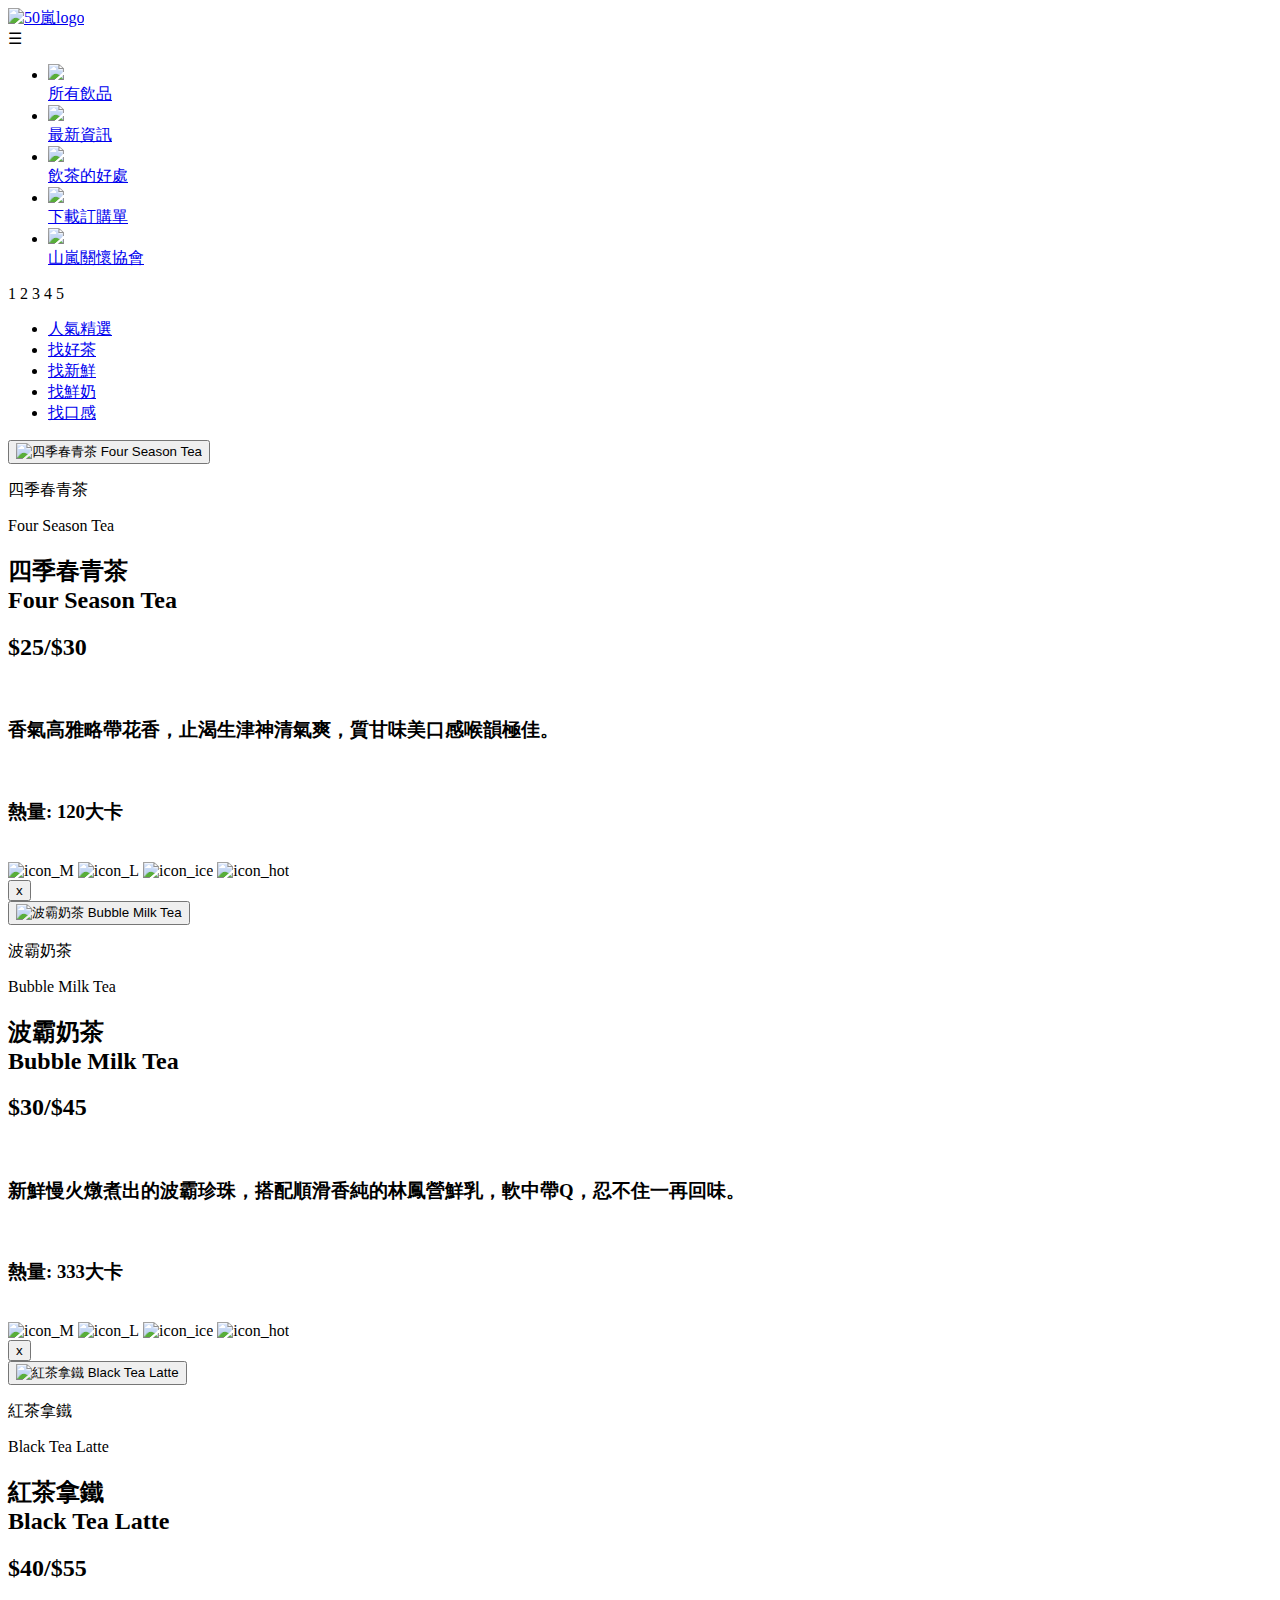
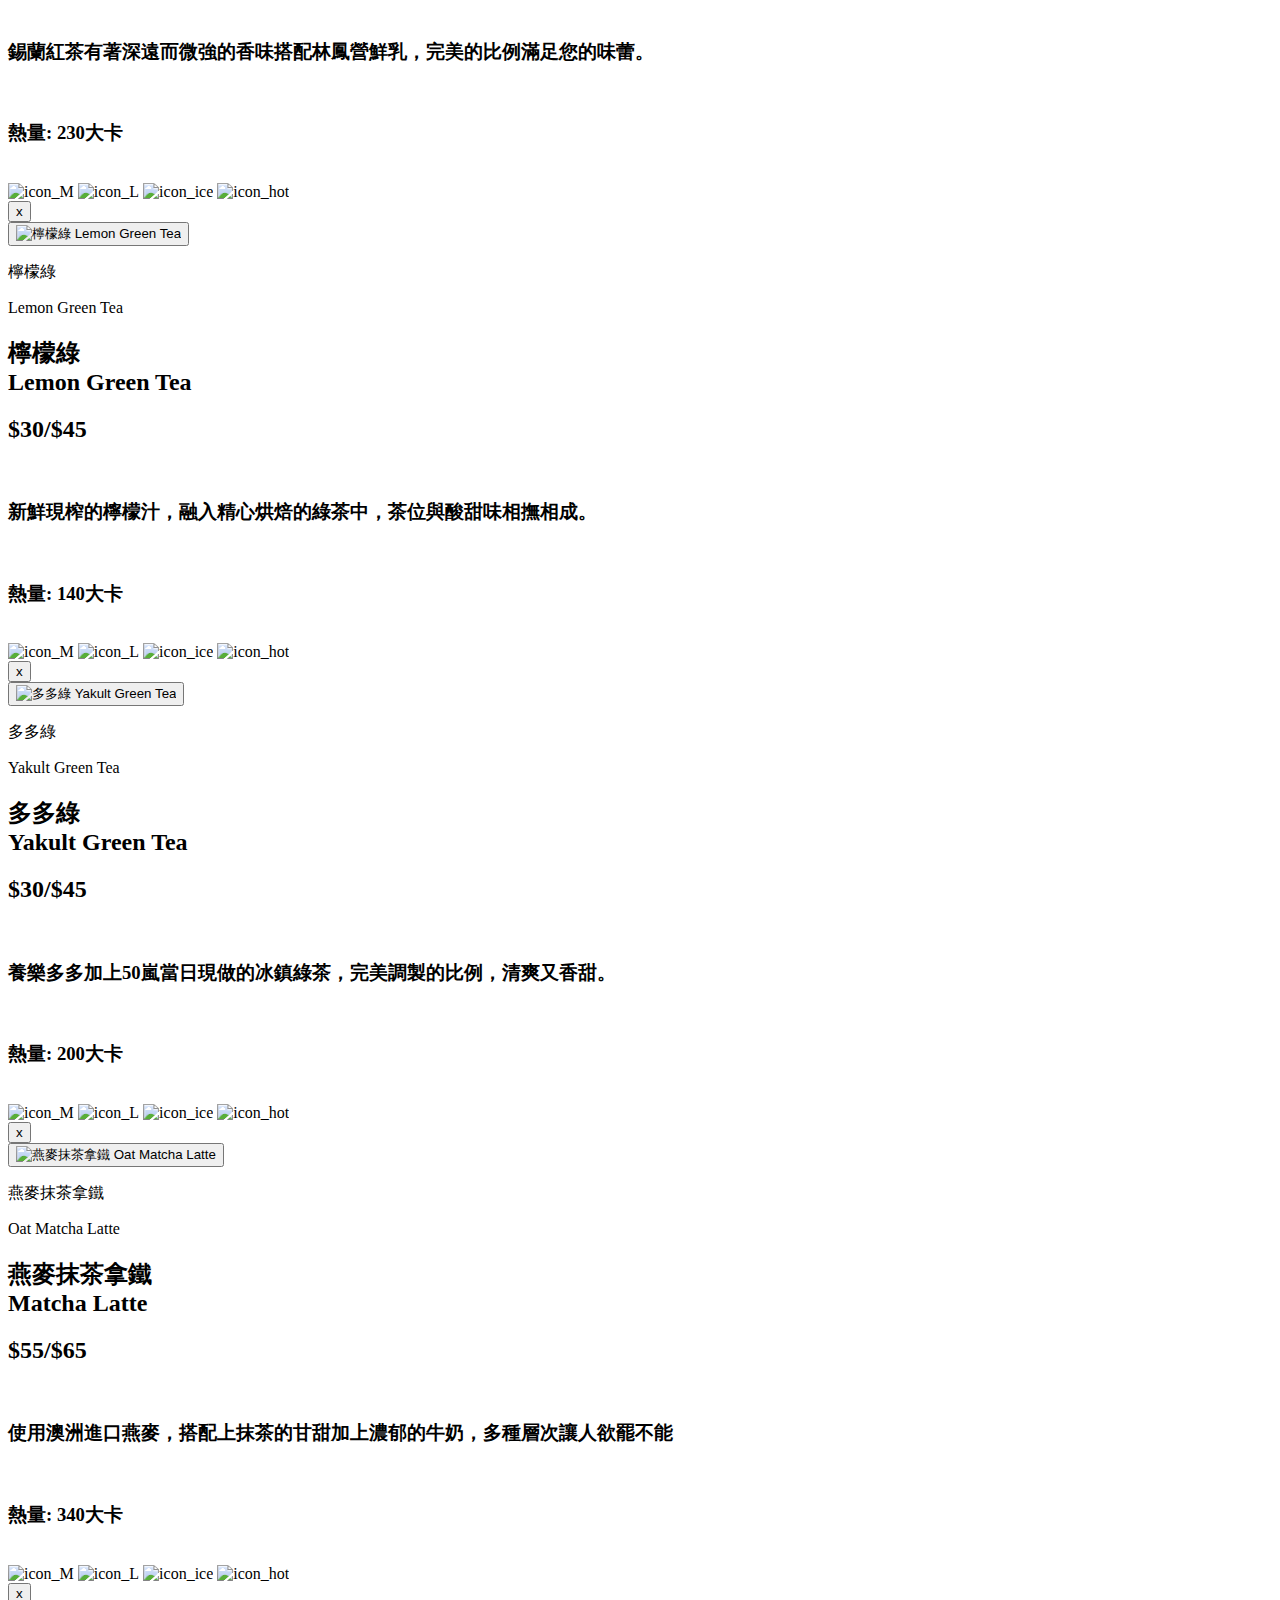
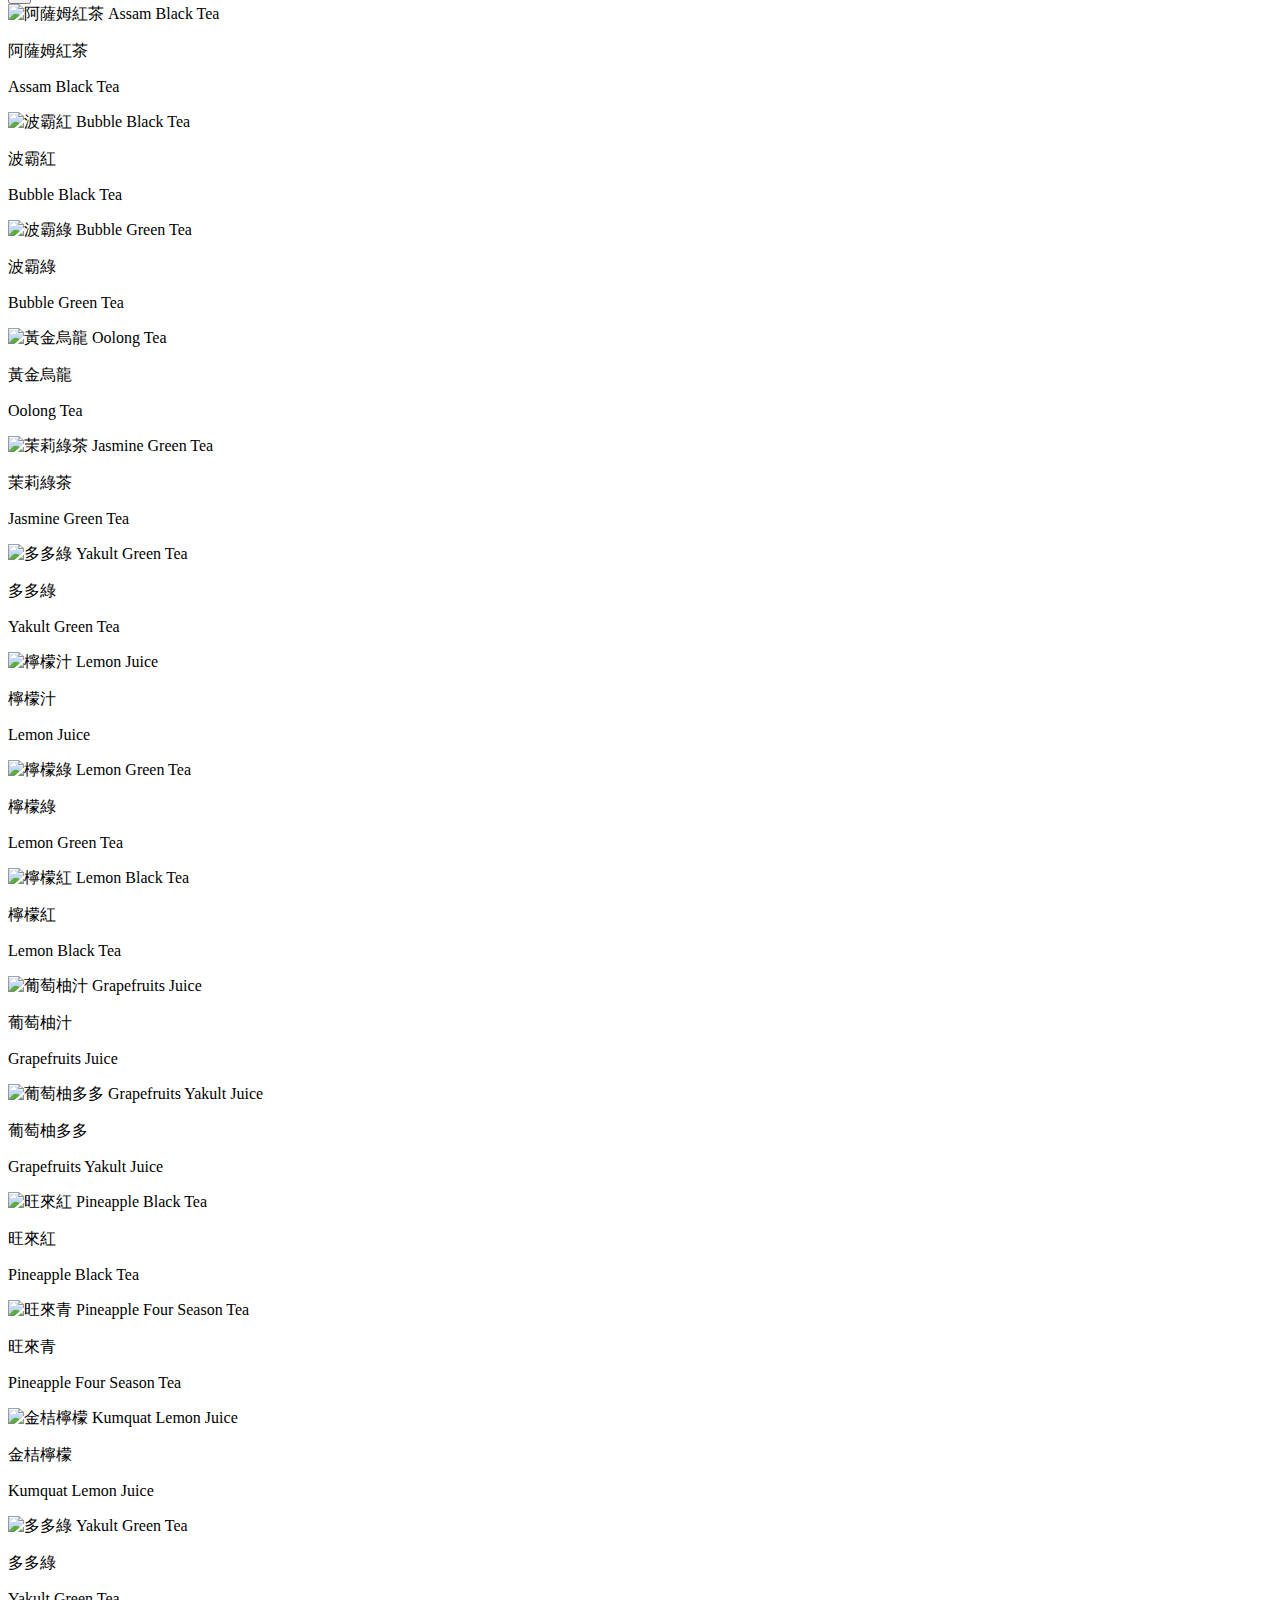
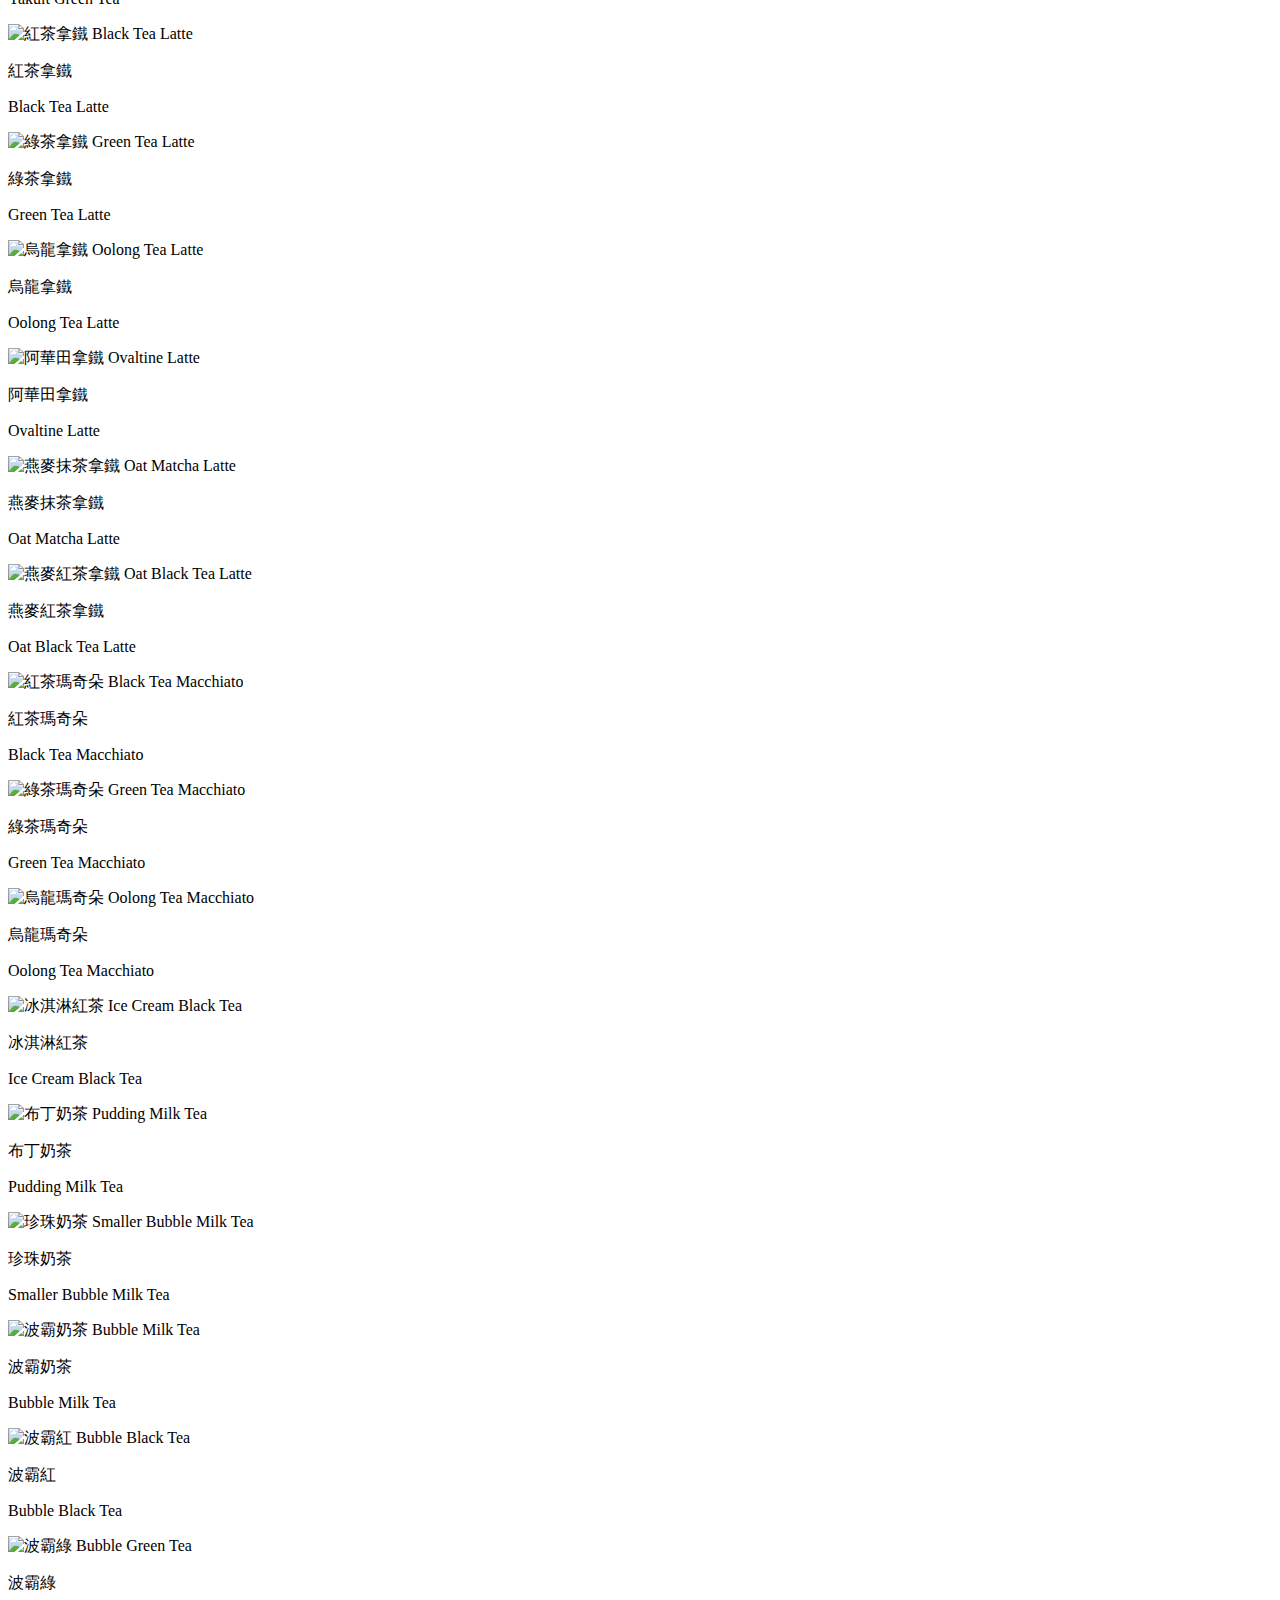
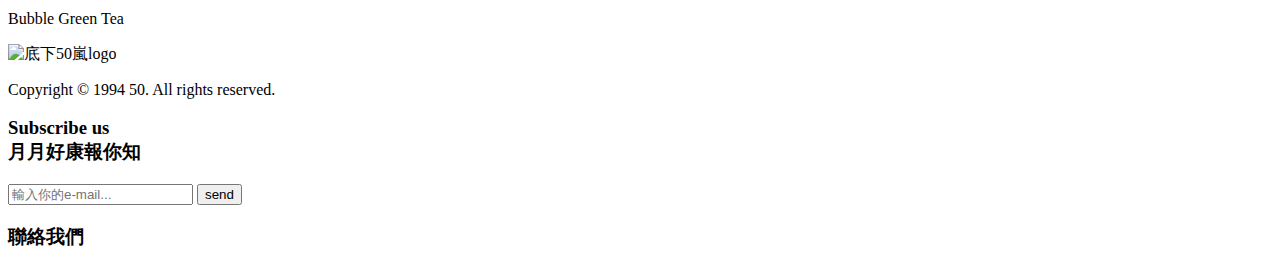
==== page2.html @ d2366736 "Add files via upload" ====
<!DOCTYPE html>
<html lang="en">
    <head>
        <meta charset="UTF-8" />
        <meta name="viewport" content="width=device-width, initial-scale=1.0" />
        <link rel="stylesheet" href="style/page2.css" />

        <link rel="stylesheet" type="text/css" href="other\icofont\icofont.min.css" />
        
        <script src="https://code.jquery.com/jquery-3.5.1.min.js" type="text/javascript"></script>
        

        <title>五十嵐 | 用心製茶 堅持品質</title>
    </head>

    <body>
<header>
        <span class="widddd"></span>
        <a href="J\index.html">
            <img class="logo" src="../img\index\50嵐 logo.png" alt="50嵐logo" />
        </a>
        <nav class="nav">
            <span class="nav-menu">&#9776</span>
            <ul class="nav-list">
                <li class="list-item list-item-link">
                    <a href="../page2.html" class="list-item-link">
                        <div class="list-icon"><img src="../img\nav\nav5.png"></div>所有飲品</a>
            </li>
            <li class="list-item list-item-link">
                <a href="../page3.html" class="list-item-link">
                    <div class="list-icon"><img src="../img\nav\nav2.png"></div>最新資訊</a>
            </li>  

            <li class="list-item list-item-link">
                <a href="../page5.html" class="list-item-link">
                    <div class="list-icon"><img src="../img\nav\nav1.png"></div>飲茶的好處</a>
            </li>

                <li class="list-item list-item-link">
                    <a href="other\北區50嵐傳真訂購單(空白).doc" class="list-item-link">
                        <div class="list-icon"><img src="../img\nav\nav3.png"></div>下載訂購單</a>
                </li>
                
                <li class="list-item list-item-link">
                    <a href="../page4.html" class="list-item-link">
                        <div class="list-icon"><img src="../img\nav\nav4.png"></div>山嵐關懷協會</a>
                </li>
                
            </ul>
        </nav>
    </header>
        <div class="block"></div>
        <div class="drinks">
            <span id="tab-1" class="dissa">1</span>
            <span id="tab-2" class="dissa">2</span>
            <span id="tab-3" class="dissa">3</span>
            <span id="tab-4" class="dissa">4</span>
            <span id="tab-5" class="dissa">5</span>
            <div id="tab">
                <ul>
                    <li><a href="#tab-1">人氣精選</a></li>
                    <li><a href="#tab-2">找好茶</a></li>
                    <li><a href="#tab-3">找新鮮</a></li>
                    <li><a href="#tab-4">找鮮奶</a></li>
                    <li><a href="#tab-5">找口感</a></li>
                </ul>

                <div class="tab-content-1">
                    <span class="wrap">
                        <button class="btn popup-btn" list="letmeopen">
                            <img src="img/page2/四季春青茶 Four Season Tea.png" alt="四季春青茶 Four Season Tea" />
                        </button>
                        <div class="name">
                            <p>四季春青茶</p>
                            <p class="enname">Four Season Tea</p>
                        </div>
                    </span>
                    <div class="popup-wrap" id="letmeopen">
                        <div class="popup-box transform-out">
                            <div class="popcontent">
                                <h2>四季春青茶<br />Four Season Tea</h2>
                                <h2 class="price">$25/$30</h2>
                                <br />
                                <h3 class="descripe">香氣高雅略帶花香，止渴生津神清氣爽，質甘味美口感喉韻極佳。</h3>
                                <br />
                                <h3 class="descripe">熱量: 120大卡</h3>
                                <br />
                                <div class="popicon">
                                    <img src="img/page2/icon_M.png" alt="icon_M" />
                                    <img src="img/page2/icon_L.png" alt="icon_L" />
                                    <img src="img/page2/icon_ice.png" alt="icon_ice" />
                                    <img src="img/page2/icon_hot.png" alt="icon_hot" />
                                </div>
                                <button class="close-btn popup-close">x</button>
                            </div>
                        </div>
                    </div>
                    <span class="wrap"
                        ><button class="btn popup-btn" list="letmeopen2">
                            <img src="img/page2/波霸奶茶 Bubble Milk Tea.png" alt="波霸奶茶 Bubble Milk Tea" />
                        </button>
                        <div class="name">
                            <p>波霸奶茶</p>
                            <p class="enname">Bubble Milk Tea</p>
                        </div>
                    </span>
                    <div class="popup-wrap" id="letmeopen2">
                        <div class="popup-box transform-out">
                            <div class="popcontent">
                                <h2>波霸奶茶<br />Bubble Milk Tea</h2>
                                <h2 class="price">$30/$45</h2>
                                <br />
                                <h3 class="descripe">
                                    新鮮慢火燉煮出的波霸珍珠，搭配順滑香純的林鳳營鮮乳，軟中帶Q，忍不住一再回味。
                                </h3>
                                <br />
                                <h3 class="descripe">熱量: 333大卡</h3>
                                <br />
                                <div class="popicon">
                                    <img src="img/page2/icon_M.png" alt="icon_M" />
                                    <img src="img/page2/icon_L.png" alt="icon_L" />
                                    <img src="img/page2/icon_ice.png" alt="icon_ice" />
                                    <img src="img/page2/icon_hot.png" alt="icon_hot" />
                                </div>
                                <button class="close-btn popup-close">x</button>
                            </div>
                        </div>
                    </div>
                    <span class="wrap">
                        <button class="btn popup-btn" list="letmeopen3">
                            <img src="img/page2/紅茶拿鐵 Black Tea Latte.png" alt="紅茶拿鐵 Black Tea Latte" />
                        </button>
                        <div class="name">
                            <p>紅茶拿鐵</p>
                            <p class="enname">Black Tea Latte</p>
                        </div>
                    </span>
                    <div class="popup-wrap" id="letmeopen3">
                        <div class="popup-box transform-out">
                            <div class="popcontent">
                                <h2>紅茶拿鐵<br />Black Tea Latte</h2>
                                <h2 class="price">$40/$55</h2>
                                <br />
                                <h3 class="descripe">
                                    錫蘭紅茶有著深遠而微強的香味搭配林鳳營鮮乳，完美的比例滿足您的味蕾。
                                </h3>
                                <br />
                                <h3 class="descripe">熱量: 230大卡</h3>
                                <br />
                                <div class="popicon">
                                    <img src="img/page2/icon_M.png" alt="icon_M" />
                                    <img src="img/page2/icon_L.png" alt="icon_L" />
                                    <img src="img/page2/icon_ice.png" alt="icon_ice" />
                                    <img src="img/page2/icon_hot.png" alt="icon_hot" />
                                </div>
                                <button class="close-btn popup-close">x</button>
                            </div>
                        </div>
                    </div>
                    <span class="wrap"
                        ><button class="btn popup-btn" list="letmeopen4">
                            <img src="img/page2/檸檬綠 Lemon Green Tea.png" alt="檸檬綠 Lemon Green Tea" />
                        </button>
                        <div class="name">
                            <p>檸檬綠</p>
                            <p class="enname">Lemon Green Tea</p>
                        </div>
                    </span>
                    <div class="popup-wrap" id="letmeopen4">
                        <div class="popup-box transform-out">
                            <div class="popcontent">
                                <h2>檸檬綠<br />Lemon Green Tea</h2>
                                <h2 class="price">$30/$45</h2>
                                <br />
                                <h3 class="descripe">新鮮現榨的檸檬汁，融入精心烘焙的綠茶中，茶位與酸甜味相撫相成。</h3>
                                <br />
                                <h3 class="descripe">熱量: 140大卡</h3>
                                <br />
                                <div class="popicon">
                                    <img src="img/page2/icon_M.png" alt="icon_M" />
                                    <img src="img/page2/icon_L.png" alt="icon_L" />
                                    <img src="img/page2/icon_ice.png" alt="icon_ice" />
                                    <img src="img/page2/icon_hot.png" alt="icon_hot" />
                                </div>
                                <button class="close-btn popup-close">x</button>
                            </div>
                        </div>
                    </div>
                    <span class="wrap"
                        ><button class="btn popup-btn" list="letmeopen5">
                            <img src="img/page2/多多綠 Yakult Green Tea.png" alt="多多綠 Yakult Green Tea" />
                        </button>
                        <div class="name">
                            <p>多多綠</p>
                            <p class="enname">Yakult Green Tea</p>
                        </div>
                    </span>
                    <div class="popup-wrap" id="letmeopen5">
                        <div class="popup-box transform-out">
                            <div class="popcontent">
                                <h2>多多綠<br />Yakult Green Tea</h2>
                                <h2 class="price">$30/$45</h2>
                                <br />
                                <h3 class="descripe">
                                    養樂多多加上50嵐當日現做的冰鎮綠茶，完美調製的比例，清爽又香甜。
                                </h3>
                                <br />
                                <h3 class="descripe">熱量: 200大卡</h3>
                                <br />
                                <div class="popicon">
                                    <img src="img/page2/icon_M.png" alt="icon_M" />
                                    <img src="img/page2/icon_L.png" alt="icon_L" />
                                    <img src="img/page2/icon_ice.png" alt="icon_ice" />
                                    <img src="img/page2/icon_hot.png" alt="icon_hot" />
                                </div>
                                <button class="close-btn popup-close">x</button>
                            </div>
                        </div>
                    </div>
                    <span class="wrap"
                        ><button class="btn popup-btn" list="letmeopen6">
                            <img src="img/page2/燕麥抹茶拿鐵 Oat Matcha Latte.png" alt="燕麥抹茶拿鐵 Oat Matcha Latte" />
                        </button>
                        <div class="name">
                            <p>燕麥抹茶拿鐵</p>
                            <p class="enname">Oat Matcha Latte</p>
                        </div>
                    </span>
                    <div class="popup-wrap" id="letmeopen6">
                        <div class="popup-box transform-out">
                            <div class="popcontent">
                                <h2>燕麥抹茶拿鐵<br />Matcha Latte</h2>
                                <h2 class="price">$55/$65</h2>
                                <br />
                                <h3 class="descripe">
                                    使用澳洲進口燕麥，搭配上抹茶的甘甜加上濃郁的牛奶，多種層次讓人欲罷不能
                                </h3>
                                <br />
                                <h3 class="descripe">熱量: 340大卡</h3>
                                <br />
                                <div class="popicon">
                                    <img src="img/page2/icon_M.png" alt="icon_M" />
                                    <img src="img/page2/icon_L.png" alt="icon_L" />
                                    <img src="img/page2/icon_ice.png" alt="icon_ice" />
                                    <img src="img/page2/icon_hot.png" alt="icon_hot" />
                                </div>
                                <button class="close-btn popup-close">x</button>
                            </div>
                        </div>
                    </div>
                </div>
                <div class="tab-content-2">
                    <span
                        ><a><img src="img/page2/阿薩姆紅茶 Assam Black Tea.png" alt="阿薩姆紅茶 Assam Black Tea" /></a>
                        <div class="name">
                            <p>阿薩姆紅茶</p>
                            <p class="enname">Assam Black Tea</p>
                        </div>
                    </span>
                    <span
                        ><a><img src="img/page2/波霸紅 Bubble Black Tea.png" alt="波霸紅 Bubble Black Tea" /></a>
                        <div class="name">
                            <p>波霸紅</p>
                            <p class="enname">Bubble Black Tea</p>
                        </div>
                    </span>
                    <span
                        ><a><img src="img/page2/波霸綠 Bubble Green Tea.png" alt="波霸綠 Bubble Green Tea" /></a>
                        <div class="name">
                            <p>波霸綠</p>
                            <p class="enname">Bubble Green Tea</p>
                        </div>
                    </span>
                    <span
                        ><a><img src="img/page2/黃金烏龍 Oolong Tea.png" alt="黃金烏龍 Oolong Tea" /></a>
                        <div class="name">
                            <p>黃金烏龍</p>
                            <p class="enname">Oolong Tea</p>
                        </div>
                    </span>
                    <span
                        ><a><img src="img/page2/茉莉綠茶 Jasmine Green Tea.png" alt="茉莉綠茶 Jasmine Green Tea" /></a>
                        <div class="name">
                            <p>茉莉綠茶</p>
                            <p class="enname">Jasmine Green Tea</p>
                        </div>
                    </span>
                    <span
                        ><a><img src="img/page2/多多綠 Yakult Green Tea.png" alt="多多綠 Yakult Green Tea" /></a>
                        <div class="name">
                            <p>多多綠</p>
                            <p class="enname">Yakult Green Tea</p>
                        </div>
                    </span>
                </div>
                <div class="tab-content-3">
                    <span
                        ><a><img src="img/page2/檸檬汁 Lemon Juice.png" alt="檸檬汁 Lemon Juice " /></a>
                        <div class="name">
                            <p>檸檬汁</p>
                            <p class="enname">Lemon Juice</p>
                        </div>
                    </span>
                    <span
                        ><a><img src="img/page2/檸檬綠 Lemon Green Tea.png" alt="檸檬綠 Lemon Green Tea" /></a>
                        <div class="name">
                            <p>檸檬綠</p>
                            <p class="enname">Lemon Green Tea</p>
                        </div>
                    </span>
                    <span
                        ><a><img src="img/page2/檸檬紅 Lemon Black Tea.png" alt="檸檬紅 Lemon Black Tea" /></a>
                        <div class="name">
                            <p>檸檬紅</p>
                            <p class="enname">Lemon Black Tea</p>
                        </div>
                    </span>
                    <span
                        ><a><img src="img/page2/葡萄柚汁 Grapefruits Juice.png" alt="葡萄柚汁 Grapefruits Juice" /></a>
                        <div class="name">
                            <p>葡萄柚汁</p>
                            <p class="enname">Grapefruits Juice</p>
                        </div>
                    </span>
                    <span
                        ><a
                            ><img
                                src="img/page2/葡萄柚多多 Grapefruits Yakult Juice.png"
                                alt="葡萄柚多多 Grapefruits Yakult Juice"
                        /></a>
                        <div class="name">
                            <p>葡萄柚多多</p>
                            <p class="enname">Grapefruits Yakult Juice</p>
                        </div>
                    </span>
                    <span
                        ><a><img src="img/page2/旺來紅 Pineapple Black Tea.png" alt="旺來紅 Pineapple Black Tea" /></a>
                        <div class="name">
                            <p>旺來紅</p>
                            <p class="enname">Pineapple Black Tea</p>
                        </div>
                    </span>
                    <span
                        ><a
                            ><img src="img/page2/旺來青 Pineapple Four Season Tea.png" alt="旺來青 Pineapple Four Season Tea"
                        /></a>
                        <div class="name">
                            <p>旺來青</p>
                            <p class="enname">Pineapple Four Season Tea</p>
                        </div>
                    </span>
                    <span
                        ><a><img src="img/page2/金桔檸檬 Kumquat Lemon Juice.png" alt="金桔檸檬 Kumquat Lemon Juice" /></a>
                        <div class="name">
                            <p>金桔檸檬</p>
                            <p class="enname">Kumquat Lemon Juice</p>
                        </div>
                    </span>
                    <span
                        ><a><img src="img/page2/多多綠 Yakult Green Tea.png" alt="多多綠 Yakult Green Tea" /></a>
                        <div class="name">
                            <p>多多綠</p>
                            <p class="enname">Yakult Green Tea</p>
                        </div>
                    </span>
                </div>
                <div class="tab-content-4">
                    <span
                        ><a><img src="img/page2/紅茶拿鐵 Black Tea Latte.png" alt="紅茶拿鐵 Black Tea Latte" /></a>
                        <div class="name">
                            <p>紅茶拿鐵</p>
                            <p class="enname">Black Tea Latte</p>
                        </div>
                    </span>
                    <span
                        ><a><img src="img/page2/綠茶拿鐵 Green Tea Latte.png" alt="綠茶拿鐵 Green Tea Latte" /></a>
                        <div class="name">
                            <p>綠茶拿鐵</p>
                            <p class="enname">Green Tea Latte</p>
                        </div>
                    </span>
                    <span
                        ><a><img src="img/page2/綠茶拿鐵 Green Tea Latte.png" alt="烏龍拿鐵 Oolong Tea Latte" /></a>
                        <div class="name">
                            <p>烏龍拿鐵</p>
                            <p class="enname">Oolong Tea Latte</p>
                        </div>
                    </span>
                    <span
                        ><a><img src="img/page2/阿華田拿鐵 Ovaltine Latte.png" alt="阿華田拿鐵 Ovaltine Latte" /></a>
                        <div class="name">
                            <p>阿華田拿鐵</p>
                            <p class="enname">Ovaltine Latte</p>
                        </div>
                    </span>
                    <span
                        ><a><img src="img/page2/燕麥抹茶拿鐵 Oat Matcha Latte.png" alt="燕麥抹茶拿鐵 Oat Matcha Latte" /></a>
                        <div class="name">
                            <p>燕麥抹茶拿鐵</p>
                            <p class="enname">Oat Matcha Latte</p>
                        </div>
                    </span>
                    <span
                        ><a
                            ><img src="img/page2/燕麥紅茶拿鐵 Oat Black Tea Latte.png" alt="燕麥紅茶拿鐵 Oat Black Tea Latte"
                        /></a>
                        <div class="name">
                            <p>燕麥紅茶拿鐵</p>
                            <p class="enname">Oat Black Tea Latte</p>
                        </div>
                    </span>
                    <span
                        ><a
                            ><img src="img/page2/紅茶瑪奇朵 Black Tea Macchiato.png" alt="紅茶瑪奇朵 Black Tea Macchiato"
                        /></a>
                        <div class="name">
                            <p>紅茶瑪奇朵</p>
                            <p class="enname">Black Tea Macchiato</p>
                        </div>
                    </span>
                    <span
                        ><a
                            ><img src="img/page2/綠茶瑪奇朵 Green Tea Macchiato.png" alt="綠茶瑪奇朵 Green Tea Macchiato"
                        /></a>
                        <div class="name">
                            <p>綠茶瑪奇朵</p>
                            <p class="enname">Green Tea Macchiato</p>
                        </div>
                    </span>
                    <span
                        ><a
                            ><img src="img/page2/綠茶瑪奇朵 Green Tea Macchiato.png" alt="烏龍瑪奇朵 Oolong Tea Macchiato"
                        /></a>
                        <div class="name">
                            <p>烏龍瑪奇朵</p>
                            <p class="enname">Oolong Tea Macchiato</p>
                        </div>
                    </span>
                </div>
                <div class="tab-content-5">
                    <span
                        ><a
                            ><img src="img/page2/冰淇淋紅茶 Ice Cream Black Tea.png" alt="冰淇淋紅茶 Ice Cream Black Tea"
                        /></a>
                        <div class="name">
                            <p>冰淇淋紅茶</p>
                            <p class="enname">Ice Cream Black Tea</p>
                        </div>
                    </span>
                    <span
                        ><a><img src="img/page2/布丁奶茶 Pudding Milk Tea.png" alt="布丁奶茶 Pudding Milk Tea" /></a>
                        <div class="name">
                            <p>布丁奶茶</p>
                            <p class="enname">Pudding Milk Tea</p>
                        </div>
                    </span>
                    <span
                        ><a
                            ><img src="img/page2/珍珠奶茶 Smaller Bubble Milk Tea.png" alt="珍珠奶茶 Smaller Bubble Milk Tea"
                        /></a>
                        <div class="name">
                            <p>珍珠奶茶</p>
                            <p class="enname">Smaller Bubble Milk Tea</p>
                        </div>
                    </span>
                    <span
                        ><a><img src="img/page2/波霸奶茶 Bubble Milk Tea.png" alt="波霸奶茶 Bubble Milk Tea" /></a>
                        <div class="name">
                            <p>波霸奶茶</p>
                            <p class="enname">Bubble Milk Tea</p>
                        </div>
                    </span>
                    <span
                        ><a><img src="img/page2/波霸紅 Bubble Black Tea.png" alt="波霸紅 Bubble Black Tea" /></a>
                        <div class="name">
                            <p>波霸紅</p>
                            <p class="enname">Bubble Black Tea</p>
                        </div>
                    </span>
                    <span
                        ><a><img src="img/page2/波霸綠 Bubble Green Tea.png" alt="波霸綠 Bubble Green Tea" /></a>
                        <div class="name">
                            <p>波霸綠</p>
                            <p class="enname">Bubble Green Tea</p>
                        </div>
                    </span>
                </div>
            </div>
        </div>

        <footer>
            <div class="footer-left">
                <img src="img/page2/底下50嵐logo.png" alt="底下50嵐logo" />
                <p class="copyright">Copyright © 1994 50. All rights reserved.</p>
            </div>
            <div class="footer-center">
                <h3>Subscribe us <br />月月好康報你知</h3>
                <div class="mail">
                    <input
                        type="email"
                        id="email"
                        pattern=".+@globex.com"
                        placeholder="輸入你的e-mail..."
                        pattern=".+@beststartupever.com"
                        required
                    />
                    <button type="button" class="send">send</button>
                </div>
            </div>
            <div class="footer-right">
                <h3>聯絡我們</h3>
                <div class="icofont">
                    <a href="https://www.facebook.com/pages/50%E5%B5%90/121253851279814"
                        ><i class="icofont-facebook"></i
                    ></a>
                    <a href="https://www.instagram.com/explore/locations/529718445/taiwan/taichung-taiwan/50/"
                        ><i class="icofont-instagram"></i
                    ></a>
                    <a href="#"><i class="icofont-twitter"></i></a>
                    <a href="#"><i class="icofont-youtube-play"></i></a>
                </div>
            </div>
        </footer>
    </body>
    
    <script src="js\list.js" type="text/javascript"></script>
    <script src="js\hongwei.js" type="text/javascript"></script>
</html>
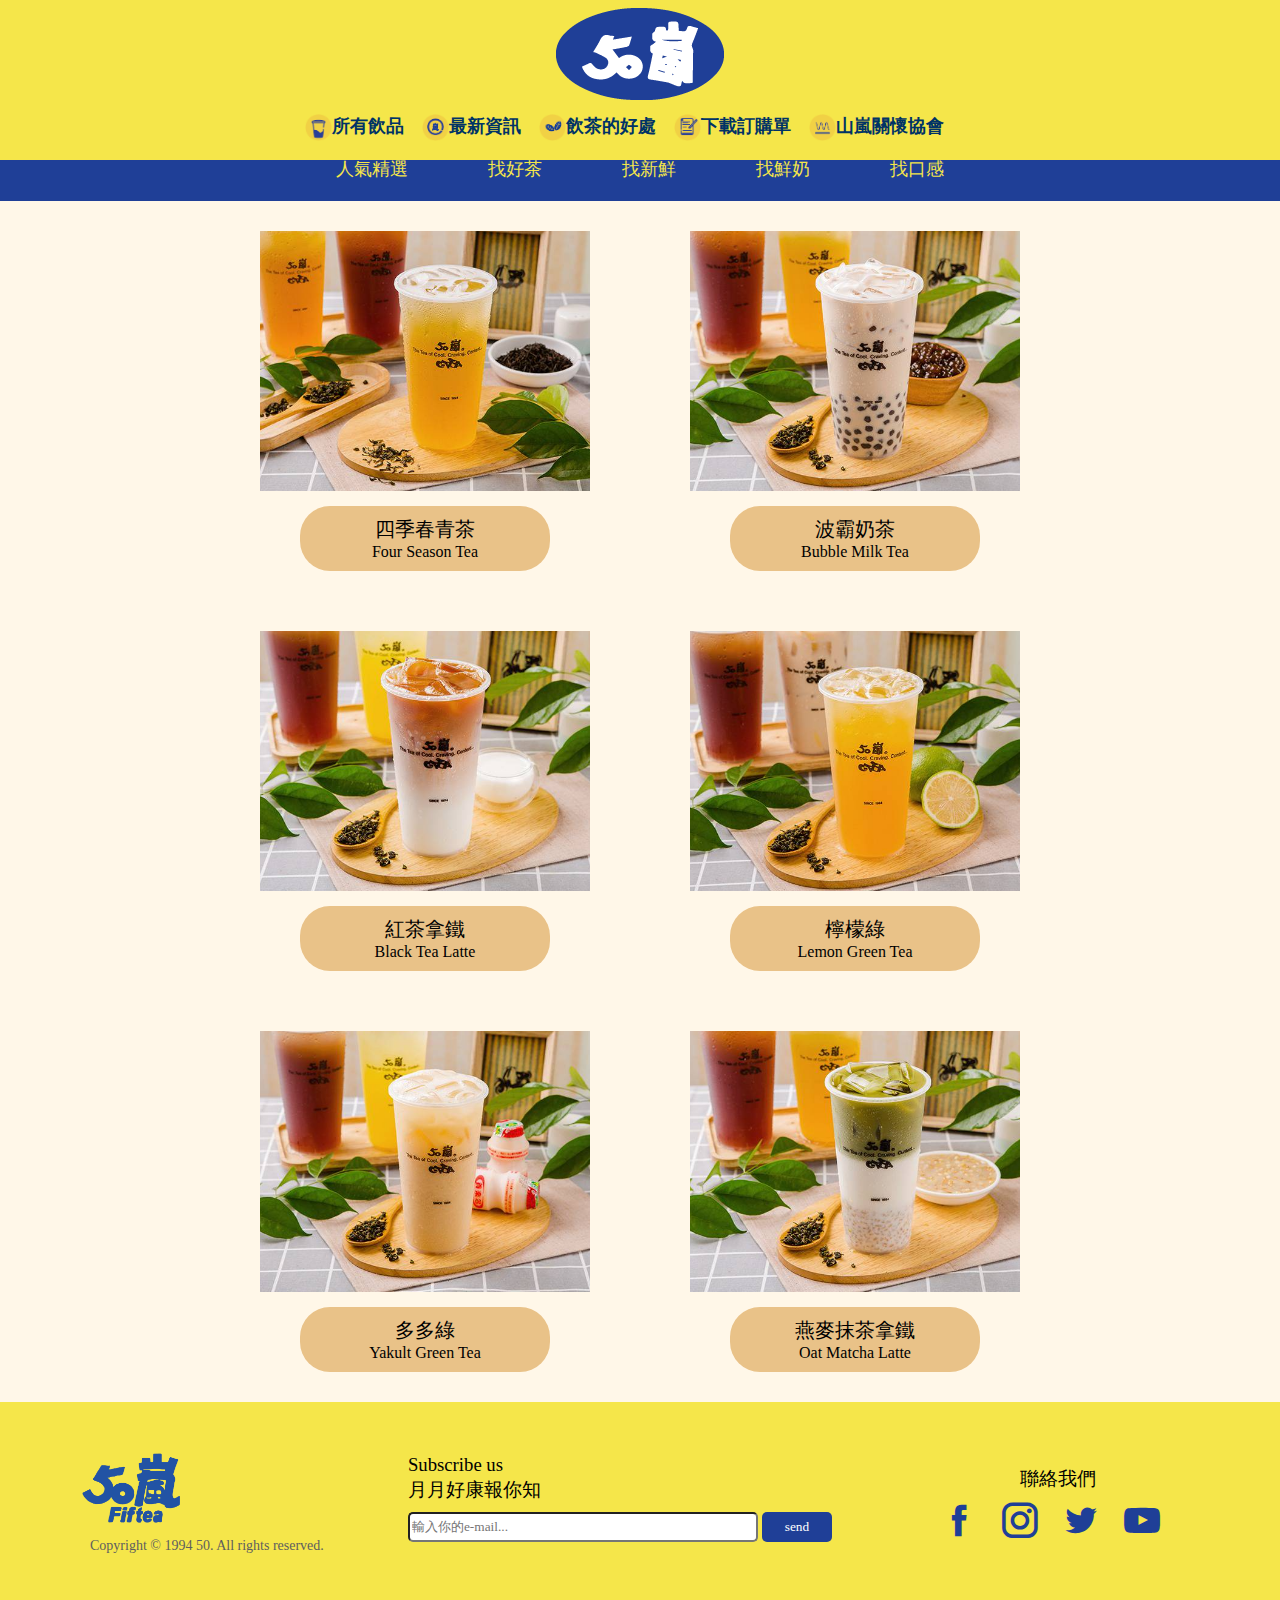
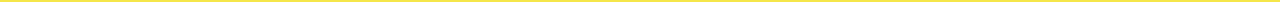
==== commit 7c1f997f: "Update page2.html" ====
--- a/page2.html
+++ b/page2.html
@@ -17,33 +17,33 @@
 <header>
         <span class="widddd"></span>
         <a href="J\index.html">
-            <img class="logo" src="../img\index\50嵐 logo.png" alt="50嵐logo" />
+            <img class="logo" src="img\index\50嵐 logo.png" alt="50嵐logo" />
         </a>
         <nav class="nav">
             <span class="nav-menu">&#9776</span>
             <ul class="nav-list">
                 <li class="list-item list-item-link">
-                    <a href="../page2.html" class="list-item-link">
-                        <div class="list-icon"><img src="../img\nav\nav5.png"></div>所有飲品</a>
+                    <a href="page2.html" class="list-item-link">
+                        <div class="list-icon"><img src="img\nav\nav5.png"></div>所有飲品</a>
             </li>
             <li class="list-item list-item-link">
-                <a href="../page3.html" class="list-item-link">
-                    <div class="list-icon"><img src="../img\nav\nav2.png"></div>最新資訊</a>
+                <a href="page3.html" class="list-item-link">
+                    <div class="list-icon"><img src="img\nav\nav2.png"></div>最新資訊</a>
             </li>  
 
             <li class="list-item list-item-link">
-                <a href="../page5.html" class="list-item-link">
-                    <div class="list-icon"><img src="../img\nav\nav1.png"></div>飲茶的好處</a>
+                <a href="page5.html" class="list-item-link">
+                    <div class="list-icon"><img src="img\nav\nav1.png"></div>飲茶的好處</a>
             </li>
 
                 <li class="list-item list-item-link">
                     <a href="other\北區50嵐傳真訂購單(空白).doc" class="list-item-link">
-                        <div class="list-icon"><img src="../img\nav\nav3.png"></div>下載訂購單</a>
+                        <div class="list-icon"><img src="img\nav\nav3.png"></div>下載訂購單</a>
                 </li>
                 
                 <li class="list-item list-item-link">
-                    <a href="../page4.html" class="list-item-link">
-                        <div class="list-icon"><img src="../img\nav\nav4.png"></div>山嵐關懷協會</a>
+                    <a href="page4.html" class="list-item-link">
+                        <div class="list-icon"><img src="img\nav\nav4.png"></div>山嵐關懷協會</a>
                 </li>
                 
             </ul>
--- a/style/page2.css
+++ b/style/page2.css
@@ -0,0 +1,690 @@
+* {
+    /* border: solid 1px black;*/
+    box-sizing: border-box;
+    font-family: 'jf open 粉圓 1.1';
+    margin: 0;
+}
+
+body {
+    background-color: #fff7e8;
+    width: 100%;
+}
+
+/*f5e64a
+ 1f3f97*/
+
+/* ------nav------ */
+
+.small{
+    font-size: 100%;
+}
+
+header {
+    background-color: #f5e64a;
+    height: 10em;
+    width: 100%;
+    text-align: center;
+    top: 0;
+
+    /* --js-- */
+    position: fixed;
+    z-index: 10;
+    transition: 0.5s;
+}
+
+header.small {
+    height: 7.5em;
+    background-color: #f5e74aec;
+    transition: 0.5s;
+}
+
+header > a {
+    display: inline-block;
+}
+
+.logo {
+    margin: 5% 0 0 0;
+
+    transition: 0.5s;
+}
+
+.logo.small {
+    margin: -2% 0 0 0;
+    transform: scale(0.6);
+
+    transition: 0.5s;
+}
+.nav-menu {
+    display: none;
+}
+nav {
+    margin: 0.5% 0 0 0;
+    transition: 0.5s;
+}
+
+nav.small {
+
+    margin: -1% 0 0 0;
+    transition: 0.5s;
+}
+
+nav li a {
+    display: block;
+    transition: 0.2s;
+    font-weight: bold;
+    color: #036;
+    padding: 0.2em 0;
+    font-size: 18px;
+    margin: 0 2.5em 0 0em;
+}
+
+nav li a:hover {
+    transition: 0.3s;
+    color: #2b6379;
+    background-color: #f9eb9d;
+}
+
+.nav{
+    display: block;
+}
+
+.list-icon > img {
+    height: 1.5em;
+    width: 1.5em;
+    margin-left: -1.5em;
+    float: left;
+}
+
+.nav-list {
+    display: flex;
+    justify-content: center;
+    font-size: 18px;
+}
+
+.list-item-link {
+    display: block;
+    text-decoration: none;
+}
+
+/* ----------- */
+
+a {
+    color: black;
+    text-decoration: initial;
+}
+
+.block {
+    padding-top: 9.5%;
+    background: #1f3f97;
+}
+
+.drinks {
+    display: flex;
+    justify-content: center;
+}
+
+ul {
+    list-style: none;
+}
+
+#tab {
+    width: 100%;
+}
+/* 頁籤ul */
+#tab > ul {
+    overflow: hidden;
+    margin: 0;
+    padding: 10px 20px;
+    background-color: #1f3f97;
+    display: block;
+    display: flex;
+
+    justify-content: center;
+}
+#tab > ul > li {
+    list-style-type: none;
+}
+#tab > ul > li > a {
+    text-decoration: none;
+    font-size: 18px;
+    color: #f5e64a;
+    float: left;
+    padding: 10px 40px;
+    margin-top: 15px;
+}
+
+#tab a::before {
+    content: '';
+    position: absolute;
+    width: 4em;
+    height: 2px;
+    margin-top: 1.5em;
+    background-color: #fff;
+    visibility: hidden;
+    transform: scaleX(0);
+    transition: 0.3s ease-in-out;
+}
+
+#tab a:hover::before {
+    visibility: visible;
+    transform: scaleX(1.5);
+}
+
+/* span:target */
+#tab-1:target,
+#tab-2:target,
+#tab-3:target,
+#tab-4:target,
+#tab-5:target {
+    border: solid 1px red;
+}
+
+span:target ~ #tab > div:first-of-type {
+    visibility: hidden;
+    height: 0px;
+}
+#tab > div {
+    clear: both;
+    padding: 0px 15px;
+    height: 0;
+    overflow: hidden;
+    visibility: hidden;
+    -webkit-transition: all 0.4s ease-in-out;
+    -moz-transition: all 0.4s ease-in-out;
+    -ms-transition: all 0.4s ease-in-out;
+    -o-transition: all 0.4s ease-in-out;
+    transition: all 0.4s ease-in-out;
+}
+
+/*頁籤變換*/
+span ~ #tab,
+#tab-1:target ~ #tab > ul li a[href$='#tab-1'],
+#tab-2:target ~ #tab > ul li a[href$='#tab-2'],
+#tab-3:target ~ #tab > ul li a[href$='#tab-3'],
+#tab-4:target ~ #tab > ul li a[href$='#tab-4'],
+#tab-5:target ~ #tab > ul li a[href$='#tab-5'] {
+    color: #e9c288;
+}
+
+/*頁籤內容顯示&第一筆*/
+span ~ #tab > div:first-of-type,
+#tab-1:target ~ #tab > div.tab-content-1,
+#tab-2:target ~ #tab > div.tab-content-2,
+#tab-3:target ~ #tab > div.tab-content-3,
+#tab-4:target ~ #tab > div.tab-content-4,
+#tab-5:target ~ #tab > div.tab-content-5 {
+    visibility: visible;
+    height: auto;
+    display: flex;
+    background-color: #fff7e8;
+}
+
+#tab-1:target ~ #tab > div.tab-content-1,
+#tab-2:target ~ #tab > div.tab-content-2,
+#tab-3:target ~ #tab > div.tab-content-3,
+#tab-4:target ~ #tab > div.tab-content-4,
+#tab-5:target ~ #tab > div.tab-content-5 {
+    margin-top: 50px;
+}
+
+.tab-content-1,
+.tab-content-2,
+.tab-content-3,
+.tab-content-4,
+.tab-content-5 {
+    display: flex;
+    height: 300px;
+    flex-wrap: wrap;
+    justify-content: center;
+}
+
+#tab span {
+    margin: 30px 50px;
+}
+.name {
+    font-size: 20px;
+    margin: 15px auto 0 auto;
+    padding: 10px;
+    background-color: #e9c288;
+    border-radius: 30px;
+    width: 250px;
+    text-align: center;
+}
+
+#tab p {
+    margin: 0;
+    color: black;
+}
+.enname {
+    font-size: 16px;
+}
+.drinks span {
+    max-width: 330px;
+    display: block;
+    overflow: hidden;
+}
+
+.drinks span img {
+    transform: scale(1.05);
+    transition: 0.5s;
+}
+
+.drinks span:hover img {
+    transform: scale(1.2);
+    transition: 0.5s;
+}
+
+.drinks img {
+    width: 100%;
+}
+
+.drinks span > a {
+    display: block;
+    overflow: hidden;
+}
+
+span.dissa {
+    display: none;
+}
+
+footer {
+    background-color: #f5e64a;
+    height: 200px;
+    width: 100%;
+    display: flex;
+    justify-content: space-between;
+    align-items: center;
+}
+
+h3 {
+    font-weight: 500;
+}
+.footer-left {
+    margin: 80px;
+}
+.footer-left img {
+    margin-bottom: 10px;
+}
+.copyright {
+    font-size: 14px;
+    color: #5e5e5e;
+    margin-left: 10px;
+}
+
+.footer-left img {
+    height: 75px;
+}
+.footer-center {
+    line-height: 25px;
+}
+.mail {
+    margin: 10px 0;
+}
+input {
+    height: 30px;
+    width: 350px;
+    border-radius: 5px;
+}
+.send {
+    height: 30px;
+    width: 70px;
+    border-radius: 5px;
+    font-family: 'jf open 粉圓 1.1';
+    background-color: #1f3f97;
+    color: #fff;
+    border: none;
+}
+.send:hover {
+    background-color: #4474f7;
+    border: none;
+}
+.send:active {
+    background-color: rgb(50, 46, 255);
+}
+.footer-right {
+    text-align: center;
+    margin: 100px;
+}
+
+.icofont {
+    display: flex;
+    margin-top: 10px;
+    letter-spacing: 15px;
+}
+.icofont > a > i {
+    font-size: 36px;
+    color: #1f3f97;
+    padding: 5px;
+}
+
+.icofont i:hover {
+    transition: all 0.3s linear;
+    color: #4474f7;
+}
+
+/*新增的*/
+
+.popup-wrap {
+    width: 100%;
+    height: 100%;
+    display: none;
+    position: fixed;
+    top: 0px;
+    left: 0px;
+    content: '';
+    z-index: 10;
+    background: #00000044;
+}
+.popup-box {
+    width: 65%;
+    padding: 50px 50px;
+    border: #1f3f97 3px solid;
+    transform: translate(-50%, -50%) scale(0.5);
+    position: absolute;
+    top: 50%;
+    left: 50%;
+    border-radius: 20px;
+    background: rgb(255, 255, 255);
+}
+h2 {
+    font-size: 42px;
+    color: #1f3f97;
+}
+.descripe {
+    font-size: 32px;
+    color: rgba(0, 0, 0, 0.75);
+    font-weight: 500;
+}
+.price {
+    font-size: 32px;
+    color: black;
+}
+.popicon {
+    display: flex;
+    width: 65px;
+}
+.popicon img {
+    margin: 5px;
+}
+.close-btn {
+    width: 60px;
+    height: 60px;
+    display: inline-block;
+    position: absolute;
+    top: 20px;
+    right: 30px;
+    border-radius: 100%;
+    background: #1f3f97;
+    font-family: 'jf open 粉圓 1.1';
+    text-decoration: none;
+    color: #fff;
+    font-size: 42px;
+    text-align: center;
+    outline: none;
+}
+
+.transform-in,
+.transform-out {
+    display: block;
+    transition: all ease 0.5s;
+}
+
+.transform-in {
+    transform: translate(-50%, -50%) scale(1);
+}
+
+.transform-out {
+    transform: translate(-50%, -50%) scale(0.5);
+}
+.drinks button {
+    cursor: pointer;
+    max-width: 330px;
+    overflow: hidden;
+    border: none;
+}
+
+@media screen and (max-width: 768px) {
+
+    *{
+        background-color: unset;
+    }
+
+    header.Msmall {
+        height: 7.5em;
+        background-color: #f5e74aec;
+        transition: 0.5s;
+    }
+    .nav.Msmall{
+        margin: -1% 0 0 0;
+        transition: 0.5s;
+    }
+    .logo.Msmall {
+        margin: -2% 0 0 0;
+        transform: scale(0.6);
+    
+        transition: 0.5s;
+    }
+
+    .block {
+        padding-top: 20%;
+        background: #1f3f97;
+    }
+    .nav-menu {
+        display: none;
+    }
+    #tab ul {
+        width: 100%;
+    }
+    #tab span {
+        margin: 30px 15px;
+        padding: 10px;
+    }
+    .drinks span {
+        max-width: 280px;
+    }
+    .popup-box {
+        width: 90%;
+        padding: 30px;
+    }
+    footer {
+        padding: 10px 20px;
+        margin: 0;
+        height: 200px;
+        width: 100%;
+    }
+    .footer-left {
+        padding: 0;
+        margin: 0;
+        text-align: center;
+    }
+    .copyright {
+        text-align: start;
+    }
+    .footer-left img {
+        width: 75px;
+        height: 60px;
+    }
+    .footer-center {
+        text-align: center;
+        margin: 0;
+    }
+
+    input {
+        width: 250px;
+        margin: 5px 0;
+    }
+    .send {
+        width: 250px;
+    }
+    .footer-right {
+        text-align: center;
+        margin: 0px;
+        padding: 0;
+    }
+    .icofont > a > i {
+        font-size: 28px;
+    }
+}
+@media screen and (max-width: 480px) {
+
+    *{
+        background-color: unset;
+    }
+
+    header {
+        height: 7em;
+        display: flex;
+        padding: 1em;
+    }
+    header.Ssmall {
+        height: 4em;
+        display: flex;
+    }
+    .nav.Ssmall{
+        height: 2em;
+    }
+    .nav-menu {
+        display: block;
+        font-size: 2em;
+        position: absolute;
+        padding: 5px 13px;
+        top: 20px;
+        right: 15px;
+        color: #fff;
+        transition: .6s;
+    }
+
+    .nav-menu.Ssmall{
+        top: 5px;
+    }
+
+    .nav__menu:hover {
+        border-radius: 4px;
+        background-color: #1f3f97b4;
+        color: white;
+        cursor: pointer;
+    }
+
+    .nav-list {
+        margin: 0;
+        padding: 0;
+        background-color: #f5e64a;
+        flex-wrap: wrap;
+        display: none;
+    }
+
+    .menu-click {
+        display: inline-flex;
+    }
+    .list-item {
+        list-style: none;
+    }
+    .list-icon {
+        margin-right: 10px;
+    }
+    .list-item {
+        display: block;
+        display: flex;
+        width: 100%;
+        color: #1f3f97;
+        padding: 15px 30px;
+        justify-content: left;
+    }
+
+    .logo {
+        margin: 5% 0 0 5%;
+        transition: 0.5s;
+        height: 70px;
+    }
+
+    .logo.Ssmall {
+        height: 55px;
+        margin: -12% 0px 0px -12px;
+        transform: scale(0.7);
+        transition: 0.5s;
+    }
+
+    #tab > ul {
+        width: 100%;
+        flex-wrap: wrap;
+    }
+    #tab > ul > li > a {
+        margin: 0px 50px;
+    }
+
+    span ~ #tab,
+    #tab-1:target ~ #tab > ul li a[href$='#tab-1'],
+    #tab-2:target ~ #tab > ul li a[href$='#tab-2'],
+    #tab-3:target ~ #tab > ul li a[href$='#tab-3'],
+    #tab-4:target ~ #tab > ul li a[href$='#tab-4'],
+    #tab-5:target ~ #tab > ul li a[href$='#tab-5'] {
+        background-color: #121c7c;
+    }
+
+    .block {
+        padding-top: 30%;
+        background: #1f3f97;
+    }
+    #tab a::before {
+        width: 7em;
+        margin-top: 1.5em;
+    }
+    #tab span {
+        margin: 20px 30px;
+    }
+    .drinks span {
+        max-width: 280px;
+    }
+    .name {
+        font-size: 16px;
+        width: 200px;
+    }
+    .popup-box {
+        width: 175%;
+        padding: 30px;
+    }
+    footer {
+        height: 100px;
+        display: flex;
+        justify-content: space-between;
+        align-items: center;
+        padding: 5px;
+    }
+    .footer-left {
+        margin: 0;
+        margin-left: 15px;
+        padding: 10px;
+        display: flex;
+        align-items: center;
+    }
+    .footer-left img {
+        width: 70px;
+        height: 55px;
+        margin-bottom: 0px;
+        margin-right: 5px;
+    }
+    .footer-left p {
+        padding: 10px;
+    }
+    .copyright {
+        font-size: 11px;
+    }
+    .footer-center {
+        display: none;
+    }
+    .footer-right {
+        margin: 0;
+    }
+    .footer-right h3 {
+        display: none;
+    }
+    .icofont-twitter {
+        display: none;
+    }
+    .icofont-youtube-play {
+        display: none;
+    }
+    .icofont > a > i {
+        font-size: 28px;
+    }
+}
